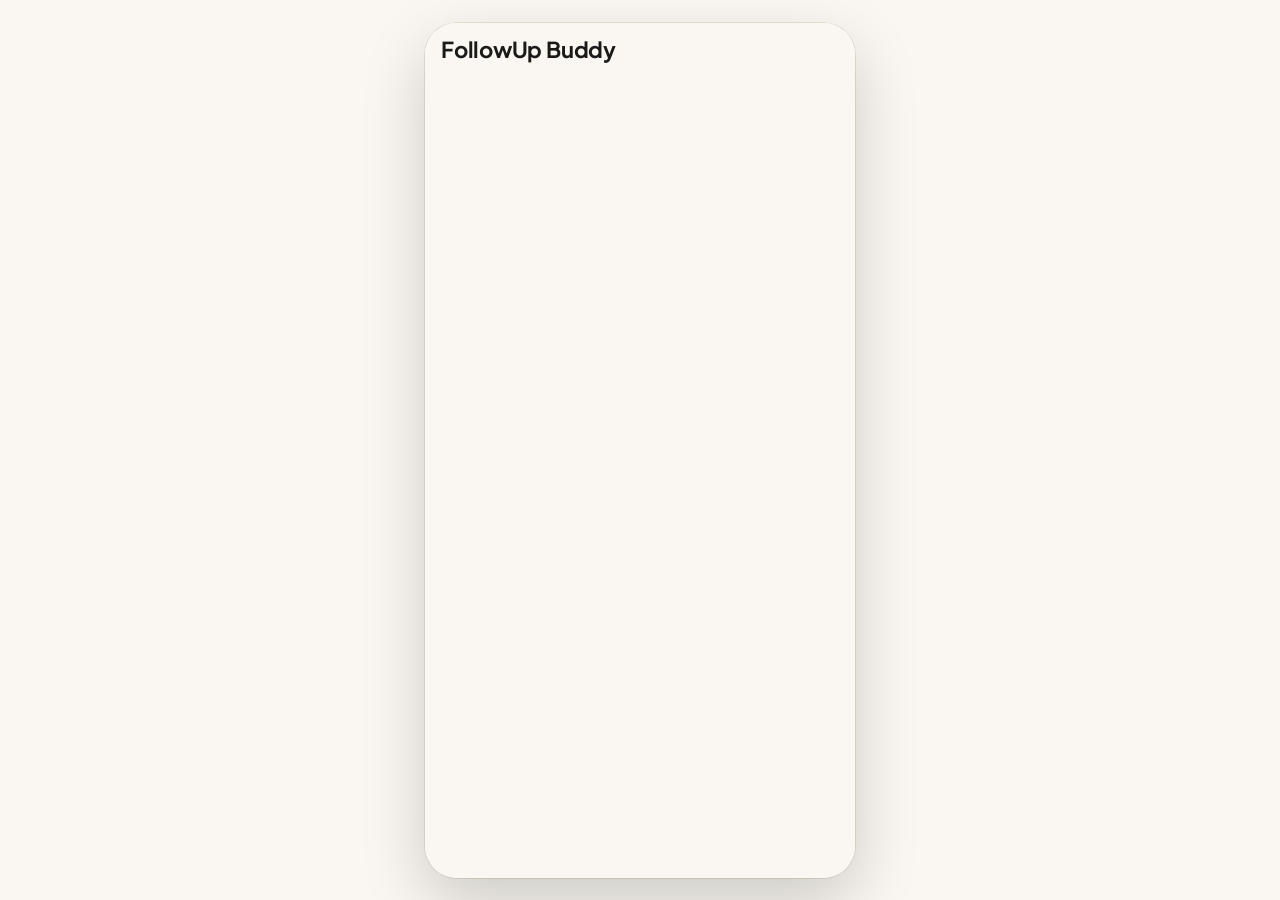
==== index.html @ d23b1b18 "followup: P0 scaffold, self-hosted Plus Jakarta Sans & JetBrains Mono, i18n, seed, store Tests: 10/1" ====
<!DOCTYPE html>
<html lang="en">
<head>
  <meta charset="UTF-8">
  <meta name="viewport" content="width=device-width, initial-scale=1.0, maximum-scale=5.0">
  <meta name="theme-color" content="#0F6E5C">
  <meta name="description" content="FollowUp Buddy — Offline-first micro-CRM for WhatsApp & Instagram sellers. See whom to follow up with today.">
  <title>FollowUp Buddy — Daily Lead Follow-ups</title>
  <link rel="manifest" href="./manifest.webmanifest">
  <link rel="icon" type="image/png" sizes="192x192" href="./icons/icon-192.png">
  <link rel="apple-touch-icon" href="./icons/icon-192.png">
  <link rel="stylesheet" href="./styles.css">
</head>
<body>
  <main id="app" aria-live="polite"></main>
  <script type="module" src="./app.js"></script>
</body>
</html>
---- styles.css ----
/* FollowUp Buddy — Design tokens & base styles from design/app.css */

@import url('./fonts/fonts.css');

:root {
  --fub-emerald:         #0F6E5C;
  --fub-emerald-deep:    #0B5446;
  --fub-emerald-soft:    #D7EAE4;
  --fub-emerald-tint:    #EEF6F3;

  --fub-marigold:        #F5A623;
  --fub-marigold-soft:   #FFE9C2;
  --fub-terracotta:      #D85A4A;
  --fub-terracotta-soft: #FBE0DC;
  --fub-cobalt:          #2C5FBF;
  --fub-cobalt-soft:     #DCE6F7;

  --fub-wa:              #1FA855;
  --fub-ig:              #C13584;

  --fub-bg:              #FAF7F2;
  --fub-card:            #FFFFFF;
  --fub-card-2:          #F4F0E8;
  --fub-line:            #E8E2D5;
  --fub-line-soft:       #F1ECE1;

  --fub-ink:             #1A1A19;
  --fub-ink-2:           #4A4A47;
  --fub-ink-3:           #7A776F;
  --fub-ink-4:           #A8A399;

  --fub-r-xs: 6px;
  --fub-r-sm: 10px;
  --fub-r-md: 14px;
  --fub-r-lg: 20px;
  --fub-r-pill: 999px;

  --fub-shadow-card: 0 1px 0 rgba(0,0,0,.03), 0 4px 12px rgba(20,18,12,.06);
  --fub-shadow-pop:  0 8px 28px rgba(20,18,12,.14);

  --fub-font: 'Plus Jakarta Sans', ui-sans-serif, system-ui, -apple-system, sans-serif;
  --fub-mono: 'JetBrains Mono', ui-monospace, monospace;
}

[data-theme="dark"] {
  --fub-bg:              #0F1411;
  --fub-card:            #181E1B;
  --fub-card-2:          #232A26;
  --fub-line:            #2C3530;
  --fub-line-soft:       #232A26;
  --fub-ink:             #F2EFE7;
  --fub-ink-2:           #C4C0B5;
  --fub-ink-3:           #8C887E;
  --fub-ink-4:           #5E5A52;

  --fub-emerald-soft:    #143A33;
  --fub-emerald-tint:    #0E2622;
  --fub-marigold-soft:   #3D2C12;
  --fub-terracotta-soft: #3A1F1B;
  --fub-cobalt-soft:     #1A2540;
  --fub-shadow-card:     0 1px 0 rgba(255,255,255,.02), 0 4px 12px rgba(0,0,0,.4);
}

*, *::before, *::after {
  box-sizing: border-box;
  margin: 0;
  padding: 0;
  -webkit-tap-highlight-color: transparent;
}

html, body {
  width: 100%;
  max-width: 100vw;
  overflow-x: hidden;
  font-family: var(--fub-font);
  background: var(--fub-bg);
  color: var(--fub-ink);
  min-height: 100dvh;
  -webkit-font-smoothing: antialiased;
}

body {
  display: flex;
  justify-content: center;
  align-items: stretch;
}

#app {
  width: 100%;
  max-width: 430px;
  min-height: 100dvh;
  background: var(--fub-bg);
  display: flex;
  flex-direction: column;
  position: relative;
  overflow-x: hidden;
}

@media (min-width: 481px) {
  body {
    padding: 16px 0;
    align-items: center;
  }
  #app {
    min-height: min(892px, 95dvh);
    max-height: 95dvh;
    border-radius: 32px;
    box-shadow: 0 24px 64px rgba(0,0,0,.18), 0 0 0 1px var(--fub-line);
    overflow: hidden;
  }
}

button, input, select, textarea, a.tap-target {
  font-family: var(--fub-font);
  min-height: 44px;
}

.fub {
  flex: 1;
  display: flex;
  flex-direction: column;
  min-height: 0;
  position: relative;
  background: var(--fub-bg);
  color: var(--fub-ink);
}

.fub-bar {
  display: flex;
  align-items: center;
  gap: 10px;
  padding: 14px 16px 10px;
  background: var(--fub-bg);
  position: sticky;
  top: 0;
  z-index: 5;
}

.fub-bar h1 {
  margin: 0;
  font-size: 22px;
  font-weight: 700;
  letter-spacing: -0.01em;
  flex: 1;
  line-height: 1.1;
}

.fub-bar .sub {
  font-size: 12px;
  color: var(--fub-ink-3);
  font-weight: 500;
  letter-spacing: .02em;
  margin-top: 2px;
}

.fub-content {
  flex: 1;
  overflow-y: auto;
  overflow-x: hidden;
  padding: 0 16px 96px;
}

.fub-content.no-pad {
  padding: 0 0 32px;
}

.fub-section {
  display: flex;
  align-items: baseline;
  justify-content: space-between;
  margin: 20px 2px 10px;
}

.fub-section h2 {
  margin: 0;
  font-size: 13px;
  font-weight: 700;
  text-transform: uppercase;
  letter-spacing: 0.08em;
  color: var(--fub-ink-3);
}

.fub-section .count {
  font-size: 12px;
  font-weight: 600;
  color: var(--fub-ink-3);
  background: var(--fub-card-2);
  padding: 2px 8px;
  border-radius: 999px;
}

/* Lead Card */
.lead {
  background: var(--fub-card);
  border: 1px solid var(--fub-line);
  border-radius: var(--fub-r-md);
  padding: 14px;
  display: grid;
  grid-template-columns: 40px 1fr auto;
  gap: 12px;
  align-items: start;
  margin-bottom: 8px;
  position: relative;
  width: 100%;
  text-align: left;
  cursor: pointer;
  transition: transform .12s ease, box-shadow .12s ease;
}

.lead:active {
  transform: scale(.99);
  box-shadow: var(--fub-shadow-card);
}

.lead.priority {
  border-left: 4px solid var(--fub-marigold);
  padding-left: 11px;
}

.lead.overdue {
  background: linear-gradient(0deg, var(--fub-terracotta-soft) 0%, var(--fub-card) 100%);
}

[data-density="compact"] .lead {
  padding: 10px 12px;
  gap: 10px;
  grid-template-columns: 32px 1fr auto;
}
[data-density="compact"] .lead .lead-notes {
  display: none;
}
[data-density="compact"] .lead-name {
  font-size: 14px;
}

.avatar {
  width: 40px;
  height: 40px;
  border-radius: 50%;
  display: flex;
  align-items: center;
  justify-content: center;
  font-weight: 700;
  font-size: 15px;
  color: #fff;
  letter-spacing: -.01em;
  flex-shrink: 0;
}

[data-density="compact"] .avatar {
  width: 32px;
  height: 32px;
  font-size: 13px;
}

.lead-body {
  min-width: 0;
}

.lead-name {
  font-size: 15px;
  font-weight: 600;
  color: var(--fub-ink);
  white-space: nowrap;
  overflow: hidden;
  text-overflow: ellipsis;
  letter-spacing: -.01em;
}

.lead-meta {
  display: flex;
  gap: 6px;
  align-items: center;
  margin-top: 3px;
  font-size: 12px;
  color: var(--fub-ink-3);
  font-weight: 500;
}

.lead-notes {
  font-size: 13px;
  color: var(--fub-ink-2);
  margin-top: 6px;
  line-height: 1.35;
  display: -webkit-box;
  -webkit-line-clamp: 2;
  -webkit-box-orient: vertical;
  overflow: hidden;
}

.lead-tags {
  display: flex;
  gap: 4px;
  margin-top: 8px;
  flex-wrap: wrap;
}

.lead-right {
  display: flex;
  flex-direction: column;
  align-items: flex-end;
  gap: 6px;
}

.lead-time {
  font-size: 11px;
  font-weight: 600;
  color: var(--fub-ink-3);
  white-space: nowrap;
}

.lead.overdue .lead-time {
  color: var(--fub-terracotta);
}

.lead.priority .lead-time {
  color: var(--fub-marigold);
}

/* Chips & Pills */
.chip {
  display: inline-flex;
  align-items: center;
  gap: 4px;
  font-size: 11px;
  font-weight: 600;
  letter-spacing: .01em;
  padding: 3px 8px;
  border-radius: 999px;
  background: var(--fub-card-2);
  color: var(--fub-ink-2);
  white-space: nowrap;
}

.chip.wa { background: rgba(31,168,85,.12); color: var(--fub-wa); }
.chip.ig { background: rgba(193,53,132,.12); color: var(--fub-ig); }
.chip.tag { background: var(--fub-emerald-tint); color: var(--fub-emerald-deep); }
.chip.warn { background: var(--fub-marigold-soft); color: #8A5A04; }
.chip.over { background: var(--fub-terracotta-soft); color: #8A2C1F; }
.chip.pro { background: var(--fub-cobalt-soft); color: var(--fub-cobalt); }
.chip.lg { font-size: 12px; padding: 5px 10px; }

.statusPill {
  display: inline-flex;
  align-items: center;
  gap: 5px;
  font-size: 11px;
  font-weight: 700;
  text-transform: uppercase;
  letter-spacing: .06em;
  padding: 3px 8px;
  border-radius: 999px;
}
.statusPill::before {
  content: "";
  width: 6px;
  height: 6px;
  border-radius: 50%;
  background: currentColor;
}
.statusPill.new       { color: var(--fub-cobalt);     background: var(--fub-cobalt-soft); }
.statusPill.active    { color: var(--fub-emerald);    background: var(--fub-emerald-soft); }
.statusPill.converted { color: #2A6F3F;               background: #D6EBDD; }
.statusPill.not       { color: var(--fub-ink-3);      background: var(--fub-card-2); }
.statusPill.lost      { color: var(--fub-terracotta); background: var(--fub-terracotta-soft); }

/* Buttons */
.btn {
  font-family: inherit;
  font-weight: 600;
  font-size: 14px;
  border-radius: var(--fub-r-md);
  padding: 10px 16px;
  border: 1px solid transparent;
  cursor: pointer;
  display: inline-flex;
  align-items: center;
  justify-content: center;
  gap: 8px;
  letter-spacing: -.005em;
  text-decoration: none;
  min-height: 44px;
}
.btn.primary { background: var(--fub-emerald); color: #fff; }
.btn.ghost   { background: transparent; color: var(--fub-ink); border-color: var(--fub-line); }
.btn.danger  { background: var(--fub-terracotta-soft); color: #8A2C1F; }
.btn.warn    { background: var(--fub-marigold-soft); color: #8A5A04; }
.btn.flat    { background: var(--fub-card-2); color: var(--fub-ink); }
.btn.sm      { padding: 8px 12px; font-size: 13px; border-radius: 10px; }
.btn.block   { width: 100%; }
.btn.icon    { padding: 10px; border-radius: 999px; min-width: 44px; }

/* FAB */
.fab {
  position: absolute;
  right: 16px;
  bottom: 24px;
  width: 56px;
  height: 56px;
  border-radius: 18px;
  background: var(--fub-emerald);
  color: #fff;
  display: flex;
  align-items: center;
  justify-content: center;
  box-shadow: 0 8px 22px rgba(15,110,92,.4), 0 2px 6px rgba(0,0,0,.1);
  border: 0;
  cursor: pointer;
  z-index: 4;
}
.fab.large {
  width: auto;
  height: 52px;
  padding: 0 20px;
  gap: 8px;
  font-weight: 700;
  font-size: 14px;
  border-radius: 999px;
}

/* Bottom Tab Bar */
.fub-tabs {
  display: grid;
  grid-template-columns: repeat(4, 1fr);
  padding: 6px 8px 8px;
  background: var(--fub-card);
  border-top: 1px solid var(--fub-line);
  flex-shrink: 0;
}
.fub-tab {
  display: flex;
  flex-direction: column;
  align-items: center;
  justify-content: center;
  padding: 6px 4px;
  gap: 4px;
  font-size: 11px;
  font-weight: 600;
  color: var(--fub-ink-3);
  background: none;
  border: 0;
  cursor: pointer;
  border-radius: 12px;
  letter-spacing: .02em;
  min-height: 52px;
}
.fub-tab.active { color: var(--fub-emerald); }
.fub-tab.active .pill { background: var(--fub-emerald-soft); }
.fub-tab .pill {
  width: 56px;
  height: 28px;
  border-radius: 999px;
  display: flex;
  align-items: center;
  justify-content: center;
}

/* Today Hero Card */
.today-hero {
  background: linear-gradient(135deg, var(--fub-emerald) 0%, var(--fub-emerald-deep) 100%);
  color: #fff;
  border-radius: 18px;
  padding: 16px 18px;
  margin: 4px 0 6px;
  position: relative;
  overflow: hidden;
}
.today-hero::after {
  content: "";
  position: absolute;
  right: -30px;
  top: -30px;
  width: 140px;
  height: 140px;
  border-radius: 50%;
  background: radial-gradient(circle, rgba(245,166,35,.4) 0%, transparent 70%);
}
.today-hero .greet { font-size: 13px; opacity: .85; font-weight: 500; }
.today-hero .stat { font-size: 28px; font-weight: 800; letter-spacing: -.02em; line-height: 1.05; margin-top: 4px; }
.today-hero .stat small { font-size: 14px; font-weight: 500; opacity: .85; margin-left: 4px; }
.today-hero .row { display: flex; gap: 10px; margin-top: 12px; position: relative; z-index: 1; flex-wrap: wrap; }
.today-hero .pill {
  background: rgba(255,255,255,.16);
  padding: 6px 10px;
  border-radius: 999px;
  font-size: 12px;
  font-weight: 600;
}
.today-hero .pill.warn { background: var(--fub-marigold); color: #2a1d05; }

/* Pro Card */
.pro-card {
  background: linear-gradient(135deg, #1e3563 0%, #2C5FBF 100%);
  color: #fff;
  border-radius: 18px;
  padding: 18px;
  position: relative;
  overflow: hidden;
}
.pro-card::after {
  content: "PRO";
  position: absolute;
  right: -14px;
  top: 14px;
  font-size: 56px;
  font-weight: 800;
  letter-spacing: -.04em;
  opacity: .12;
  line-height: 1;
}
.pro-card h3 { margin: 0; font-size: 17px; font-weight: 700; letter-spacing: -.01em; }
.pro-card p { margin: 6px 0 14px; font-size: 13px; opacity: .88; line-height: 1.4; }
.pro-card .btn { background: #fff; color: #1e3563; }

/* Forms, Segmented, Chips, Sheets, Snackbar */
.field { margin-bottom: 14px; }
.field label {
  display: block;
  font-size: 12px;
  font-weight: 700;
  color: var(--fub-ink-3);
  text-transform: uppercase;
  letter-spacing: .06em;
  margin-bottom: 6px;
}
.field input, .field textarea, .field select {
  width: 100%;
  font-family: inherit;
  font-size: 15px;
  padding: 11px 14px;
  border-radius: var(--fub-r-md);
  border: 1px solid var(--fub-line);
  background: var(--fub-card);
  color: var(--fub-ink);
  outline: none;
}
.field textarea { min-height: 80px; resize: vertical; line-height: 1.4; }
.field .hint { font-size: 12px; color: var(--fub-ink-3); margin-top: 6px; }

.segmented {
  display: grid;
  grid-auto-flow: column;
  grid-auto-columns: 1fr;
  background: var(--fub-card-2);
  border-radius: 12px;
  padding: 4px;
  gap: 2px;
}
.segmented button {
  font-family: inherit;
  font-size: 13px;
  font-weight: 600;
  padding: 8px;
  border-radius: 8px;
  border: 0;
  background: transparent;
  color: var(--fub-ink-2);
  cursor: pointer;
}
.segmented button.on {
  background: var(--fub-card);
  color: var(--fub-ink);
  box-shadow: 0 1px 3px rgba(0,0,0,.08);
}

.chip-row { display: flex; gap: 8px; flex-wrap: wrap; }
.chip-pick {
  font-family: inherit;
  font-size: 13px;
  font-weight: 600;
  padding: 8px 12px;
  border-radius: 999px;
  border: 1px solid var(--fub-line);
  background: var(--fub-card);
  color: var(--fub-ink-2);
  cursor: pointer;
}
.chip-pick.on {
  background: var(--fub-emerald);
  color: #fff;
  border-color: var(--fub-emerald);
}

.scrim {
  position: fixed;
  inset: 0;
  background: rgba(20,18,12,.45);
  z-index: 40;
}
.sheet {
  position: fixed;
  left: 50%;
  transform: translateX(-50%);
  width: 100%;
  max-width: 430px;
  bottom: 0;
  z-index: 41;
  background: var(--fub-card);
  border-radius: 22px 22px 0 0;
  padding: 8px 16px 20px;
  box-shadow: 0 -12px 30px rgba(0,0,0,.18);
  max-height: 88dvh;
  overflow-y: auto;
}
.sheet .grab {
  width: 36px;
  height: 4px;
  border-radius: 999px;
  background: var(--fub-line);
  margin: 4px auto 12px;
}

.snack {
  position: fixed;
  left: 50%;
  bottom: 88px;
  transform: translateX(-50%);
  background: var(--fub-ink);
  color: var(--fub-bg);
  padding: 10px 16px;
  border-radius: 999px;
  font-size: 13px;
  font-weight: 600;
  display: flex;
  align-items: center;
  gap: 10px;
  z-index: 50;
  box-shadow: var(--fub-shadow-pop);
  white-space: nowrap;
}

/* Lead Detail & Timeline */
.detail-header {
  background: var(--fub-card);
  padding: 18px 16px;
  border-bottom: 1px solid var(--fub-line);
}
.detail-header .av {
  width: 64px;
  height: 64px;
  border-radius: 50%;
  display: flex;
  align-items: center;
  justify-content: center;
  font-weight: 700;
  font-size: 24px;
  color: #fff;
  flex-shrink: 0;
}
.quick-actions {
  display: grid;
  grid-template-columns: repeat(4, 1fr);
  gap: 6px;
  margin: 16px 0 4px;
}
.qa {
  background: var(--fub-card);
  border: 1px solid var(--fub-line);
  border-radius: 14px;
  padding: 10px 6px;
  display: flex;
  flex-direction: column;
  align-items: center;
  gap: 6px;
  font-size: 11px;
  font-weight: 600;
  color: var(--fub-ink-2);
  cursor: pointer;
  text-decoration: none;
}
.qa .ico {
  width: 32px;
  height: 32px;
  border-radius: 10px;
  background: var(--fub-emerald-soft);
  color: var(--fub-emerald);
  display: flex;
  align-items: center;
  justify-content: center;
  font-size: 16px;
}
.qa.wa .ico { background: rgba(31,168,85,.12); color: var(--fub-wa); }
.qa.ig .ico { background: rgba(193,53,132,.12); color: var(--fub-ig); }
.qa.copy .ico { background: var(--fub-marigold-soft); color: #8A5A04; }

.timeline { padding: 6px 0; }
.timeline .row {
  display: grid;
  grid-template-columns: 18px 1fr;
  gap: 12px;
  padding: 10px 0;
  position: relative;
}
.timeline .row::before {
  content: "";
  position: absolute;
  left: 8px;
  top: 0;
  bottom: 0;
  width: 2px;
  background: var(--fub-line);
}
.timeline .row:first-child::before { top: 14px; }
.timeline .row:last-child::before { bottom: calc(100% - 14px); }
.timeline .dot {
  width: 18px;
  height: 18px;
  border-radius: 50%;
  background: var(--fub-card);
  border: 2px solid var(--fub-emerald);
  z-index: 1;
  margin-top: 2px;
}
.timeline .dot.muted { border-color: var(--fub-ink-4); }
.timeline .when {
  font-size: 11px;
  font-weight: 600;
  color: var(--fub-ink-3);
  text-transform: uppercase;
  letter-spacing: .06em;
}
.timeline .what {
  font-size: 14px;
  color: var(--fub-ink);
  margin-top: 2px;
  line-height: 1.35;
}

/* Search & Filters */
.search {
  display: flex;
  align-items: center;
  gap: 10px;
  background: var(--fub-card);
  border: 1px solid var(--fub-line);
  border-radius: 14px;
  padding: 4px 14px;
  margin: 4px 0 12px;
}
.search input {
  flex: 1;
  border: 0;
  background: transparent;
  outline: none;
  font-family: inherit;
  font-size: 14px;
  color: var(--fub-ink);
}
.filters {
  display: flex;
  gap: 8px;
  overflow-x: auto;
  padding-bottom: 8px;
  margin: 0 -2px 8px;
}
.filters::-webkit-scrollbar { display: none; }
.filter {
  flex-shrink: 0;
  padding: 7px 12px;
  border-radius: 999px;
  border: 1px solid var(--fub-line);
  background: var(--fub-card);
  font-size: 13px;
  font-weight: 600;
  color: var(--fub-ink-2);
  display: flex;
  align-items: center;
  gap: 5px;
  cursor: pointer;
}
.filter.on {
  background: var(--fub-ink);
  color: var(--fub-bg);
  border-color: var(--fub-ink);
}

/* Settings */
.settings-group {
  margin-bottom: 18px;
  border-radius: 14px;
  overflow: hidden;
  box-shadow: var(--fub-shadow-card);
}
.setting {
  display: flex;
  align-items: center;
  gap: 14px;
  padding: 14px 16px;
  background: var(--fub-card);
  border-bottom: 1px solid var(--fub-line-soft);
  width: 100%;
  text-align: left;
  border-left: 0;
  border-right: 0;
  border-top: 0;
}
.setting:last-child { border-bottom: 0; }
.setting .ico {
  width: 36px;
  height: 36px;
  border-radius: 10px;
  background: var(--fub-emerald-soft);
  color: var(--fub-emerald);
  display: flex;
  align-items: center;
  justify-content: center;
  flex-shrink: 0;
}
.setting .ico.warn { background: var(--fub-marigold-soft); color: #8A5A04; }
.setting .ico.cobalt { background: var(--fub-cobalt-soft); color: var(--fub-cobalt); }
.setting .text { flex: 1; min-width: 0; }
.setting .text .t { font-size: 15px; font-weight: 600; color: var(--fub-ink); }
.setting .text .s { font-size: 12px; color: var(--fub-ink-3); margin-top: 2px; }

.tog {
  width: 44px;
  height: 26px;
  border-radius: 999px;
  background: var(--fub-line);
  position: relative;
  cursor: pointer;
  border: 0;
  min-height: 26px;
}
.tog::after {
  content: "";
  position: absolute;
  top: 3px;
  left: 3px;
  width: 20px;
  height: 20px;
  border-radius: 50%;
  background: #fff;
  box-shadow: 0 1px 3px rgba(0,0,0,.2);
  transition: left .15s;
}
.tog.on { background: var(--fub-emerald); }
.tog.on::after { left: 21px; }

/* Onboarding */
.onb {
  flex: 1;
  display: flex;
  flex-direction: column;
  padding: 16px;
  background: var(--fub-card);
}
.onb-art {
  flex: 1;
  border-radius: 24px;
  padding: 24px;
  display: flex;
  align-items: center;
  justify-content: center;
  position: relative;
  overflow: hidden;
  min-height: 220px;
}
.onb-art.a { background: linear-gradient(160deg, var(--fub-emerald-soft) 0%, var(--fub-marigold-soft) 100%); }
.onb-art.b { background: linear-gradient(160deg, #DCE6F7 0%, var(--fub-emerald-soft) 100%); }
.onb-art.c { background: linear-gradient(160deg, var(--fub-marigold-soft) 0%, #FBE0DC 100%); }
.onb h2 { font-size: 24px; font-weight: 800; letter-spacing: -.02em; margin: 20px 0 8px; line-height: 1.15; }
.onb p { font-size: 14.5px; color: var(--fub-ink-2); margin: 0; line-height: 1.45; }
.onb-dots { display: flex; justify-content: center; gap: 6px; margin: 18px 0; }
.onb-dots span { width: 6px; height: 6px; border-radius: 50%; background: var(--fub-line); }
.onb-dots span.on { width: 18px; background: var(--fub-emerald); border-radius: 999px; }

.empty {
  text-align: center;
  padding: 40px 24px;
  color: var(--fub-ink-3);
  font-size: 14px;
}
.empty h3 {
  color: var(--fub-ink);
  font-size: 17px;
  font-weight: 700;
  margin: 14px 0 6px;
}
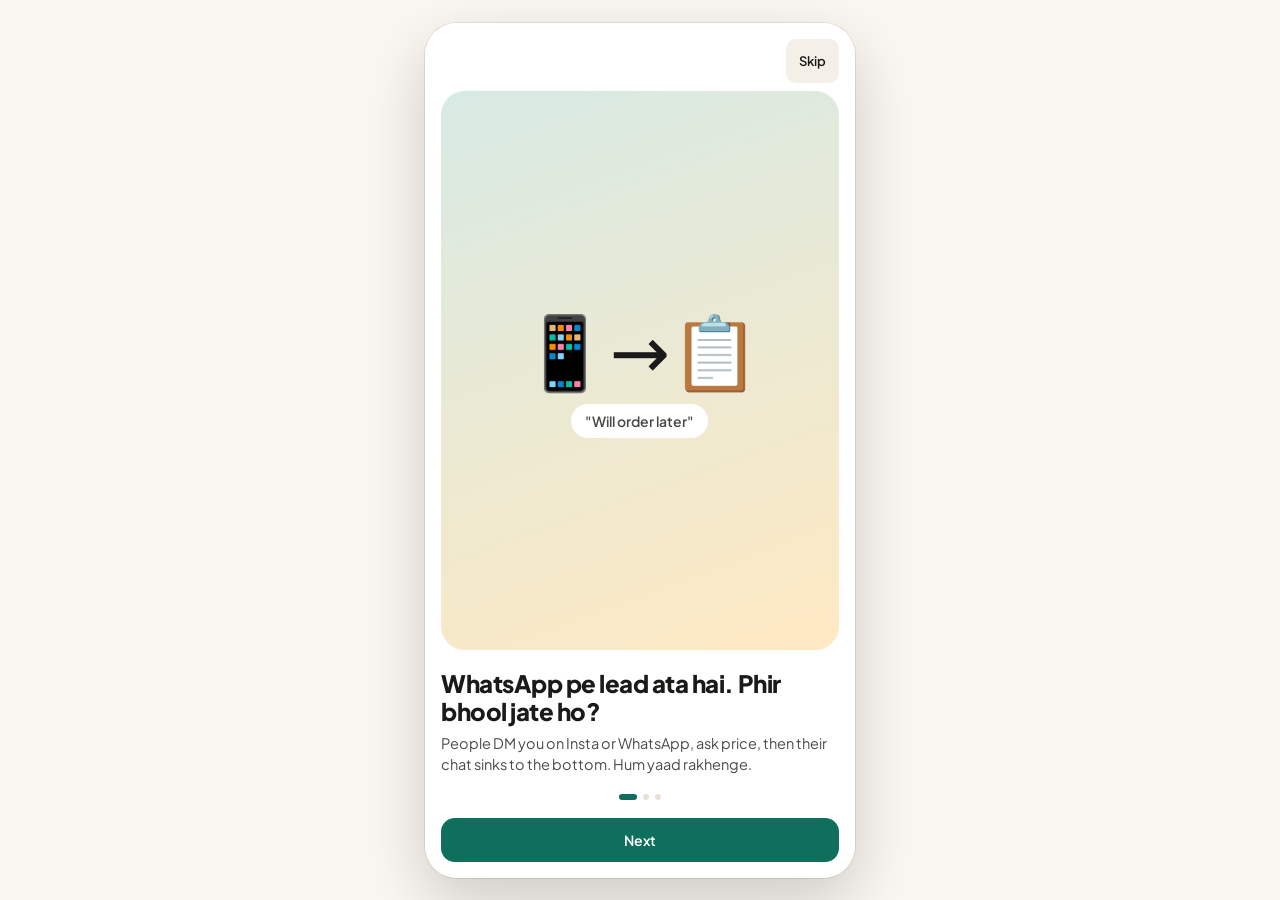
==== commit cab457e0: "kilat + followup-buddy: pre-launch review fixes, Play Billing (kilat_pro one-time; fub_pro monthly/y" ====
--- a/index.html
+++ b/index.html
@@ -12,7 +12,7 @@
   <link rel="stylesheet" href="./styles.css">
 </head>
 <body>
-  <main id="app" aria-live="polite"></main>
+  <main id="app"></main>
   <script type="module" src="./app.js"></script>
 </body>
 </html>
--- a/styles.css
+++ b/styles.css
@@ -668,6 +668,7 @@
   cursor: pointer;
   text-decoration: none;
 }
+.qa[disabled] { opacity: .4; cursor: not-allowed; }
 .qa .ico {
   width: 32px;
   height: 32px;
@@ -834,6 +835,12 @@
   box-shadow: 0 1px 3px rgba(0,0,0,.2);
   transition: left .15s;
 }
+.tog::before {
+  /* 44px tap target around the 26px visual track */
+  content: "";
+  position: absolute;
+  inset: -9px -4px;
+}
 .tog.on { background: var(--fub-emerald); }
 .tog.on::after { left: 21px; }
 
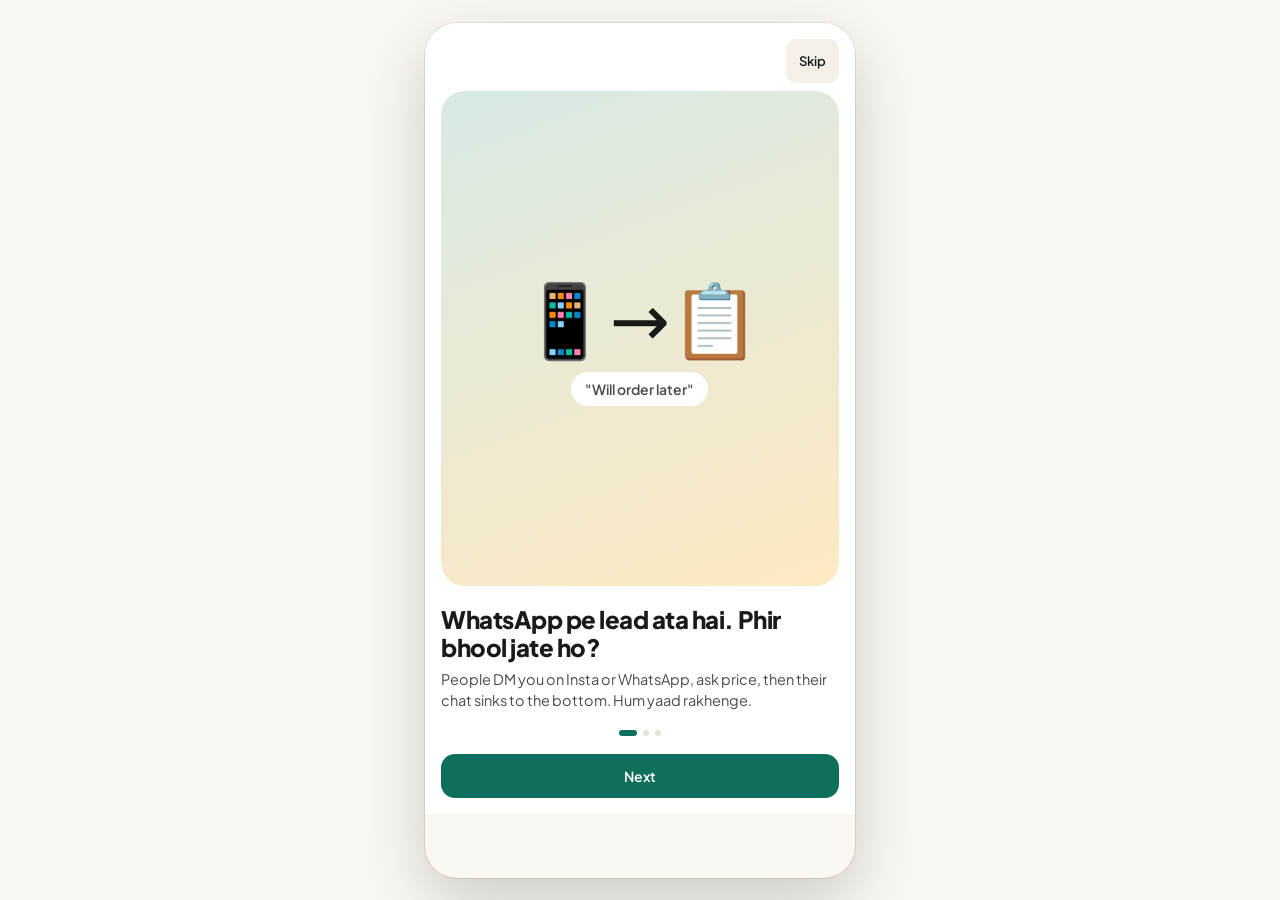
==== commit a7fc3e67: "FollowUp Buddy is now Kal Pakka: name, bubble icon, share lines, store copy Renamed 2026-11-04. User" ====
--- a/index.html
+++ b/index.html
@@ -4,8 +4,8 @@
   <meta charset="UTF-8">
   <meta name="viewport" content="width=device-width, initial-scale=1.0, maximum-scale=5.0">
   <meta name="theme-color" content="#0F6E5C">
-  <meta name="description" content="FollowUp Buddy — Offline-first micro-CRM for WhatsApp & Instagram sellers. See whom to follow up with today.">
-  <title>FollowUp Buddy — Daily Lead Follow-ups</title>
+  <meta name="description" content="Kal Pakka — Offline-first micro-CRM for WhatsApp & Instagram sellers. See whom to follow up with today.">
+  <title>Kal Pakka — Daily Lead Follow-ups</title>
   <link rel="manifest" href="./manifest.webmanifest">
   <link rel="icon" type="image/png" sizes="192x192" href="./icons/icon-192.png">
   <link rel="apple-touch-icon" href="./icons/icon-192.png">
--- a/styles.css
+++ b/styles.css
@@ -1,4 +1,4 @@
-/* FollowUp Buddy — Design tokens & base styles from design/app.css */
+/* Kal Pakka — Design tokens & base styles from design/app.css */
 
 @import url('./fonts/fonts.css');
 
@@ -884,3 +884,209 @@
   font-weight: 700;
   margin: 14px 0 6px;
 }
+
+/* v2: hour pickers in Settings (quiet hours) */
+.hour-select {
+  min-height: 36px;
+  height: 36px;
+  border-radius: 8px;
+  border: 1px solid var(--fub-line);
+  background: var(--fub-card-2);
+  color: var(--fub-ink);
+  font-size: 12px;
+  font-weight: 600;
+  padding: 0 4px;
+}
+
+/* v2: pipeline swimlanes (scroll inside the container; page never scrolls sideways) */
+.pipeline {
+  display: flex;
+  gap: 10px;
+  overflow-x: auto;
+  overflow-y: hidden;
+  padding: 2px 0 10px;
+  margin: 0 -16px;
+  padding-left: 16px;
+  padding-right: 16px;
+  scroll-snap-type: x proximity;
+  -webkit-overflow-scrolling: touch;
+}
+.pipeline::-webkit-scrollbar { height: 4px; }
+.pipeline::-webkit-scrollbar-thumb { background: var(--fub-line); border-radius: 999px; }
+.lane {
+  flex: 0 0 236px;
+  width: 236px;
+  max-height: calc(100dvh - 260px);
+  overflow-y: auto;
+  background: var(--fub-card-2);
+  border-radius: 14px;
+  padding: 8px;
+  scroll-snap-align: start;
+}
+.lane-head {
+  display: flex;
+  justify-content: space-between;
+  align-items: center;
+  font-size: 12px;
+  font-weight: 800;
+  text-transform: uppercase;
+  letter-spacing: .06em;
+  color: var(--fub-ink-2);
+  padding: 4px 6px 8px;
+  position: sticky;
+  top: 0;
+  background: var(--fub-card-2);
+  z-index: 1;
+}
+.lane-head .count {
+  background: var(--fub-card);
+  color: var(--fub-ink-3);
+  border-radius: 999px;
+  padding: 1px 8px;
+  font-size: 11px;
+}
+.lane-new .lane-head { color: var(--fub-cobalt); }
+.lane-contacted .lane-head { color: var(--fub-emerald); }
+.lane-interested .lane-head { color: #8A5A04; }
+.lane-ordered .lane-head { color: #2A6F3F; }
+.lane-lost .lane-head { color: var(--fub-terracotta); }
+.lane-card.lead {
+  display: block;
+  width: 100%;
+  margin: 0 0 8px;
+  padding: 10px;
+  min-height: 44px;
+  text-align: left;
+}
+.lane-empty {
+  font-size: 12px;
+  color: var(--fub-ink-4);
+  text-align: center;
+  padding: 18px 6px;
+}
+.statusPill.stage-new        { color: var(--fub-cobalt);     background: var(--fub-cobalt-soft); }
+.statusPill.stage-contacted  { color: var(--fub-emerald);    background: var(--fub-emerald-soft); }
+.statusPill.stage-interested { color: #8A5A04;               background: var(--fub-marigold-soft); }
+.statusPill.stage-ordered    { color: #2A6F3F;               background: #D6EBDD; }
+.statusPill.stage-lost       { color: var(--fub-terracotta); background: var(--fub-terracotta-soft); }
+
+/* v2: stats screen */
+.stat-grid {
+  display: grid;
+  grid-template-columns: 1fr 1fr;
+  gap: 10px;
+  margin-bottom: 6px;
+}
+.stat-card {
+  background: var(--fub-card);
+  border: 1px solid var(--fub-line);
+  border-radius: 14px;
+  padding: 12px;
+  min-width: 0;
+}
+.stat-card.hero {
+  grid-column: 1 / -1;
+  background: var(--fub-emerald);
+  color: #fff;
+  border-color: var(--fub-emerald);
+}
+.stat-card .k { font-size: 12px; font-weight: 600; opacity: .8; }
+.stat-card .v { font-size: 24px; font-weight: 800; letter-spacing: -.02em; margin-top: 4px; overflow-wrap: anywhere; }
+.stat-card.hero .v { font-size: 30px; }
+.stat-card .s { font-size: 12px; opacity: .75; margin-top: 2px; }
+.stat-row { margin: 0 2px 10px; }
+.stat-row-head {
+  display: flex;
+  justify-content: space-between;
+  align-items: center;
+  gap: 8px;
+  font-size: 12px;
+  color: var(--fub-ink-2);
+  font-weight: 600;
+  margin-bottom: 4px;
+}
+.stat-row .bar {
+  height: 8px;
+  border-radius: 999px;
+  background: var(--fub-card-2);
+  overflow: hidden;
+}
+.stat-row .bar span {
+  display: block;
+  height: 100%;
+  background: var(--fub-emerald);
+  border-radius: 999px;
+}
+.stat-empty { font-size: 13px; color: var(--fub-ink-3); padding: 8px 4px 12px; }
+
+/* v2: message templates */
+.tpl-card {
+  background: var(--fub-card);
+  border: 1px solid var(--fub-line);
+  border-radius: 14px;
+  padding: 12px;
+  margin-bottom: 10px;
+}
+
+/* v3: catalogue */
+.prd-card {
+  display: flex;
+  align-items: center;
+  gap: 12px;
+  width: 100%;
+  background: var(--fub-card);
+  border: 1px solid var(--fub-line);
+  border-radius: 14px;
+  padding: 10px;
+  margin-bottom: 10px;
+  min-height: 44px;
+}
+.prd-thumb {
+  width: 56px;
+  height: 56px;
+  flex-shrink: 0;
+  border-radius: 12px;
+  background: var(--fub-card-2) center / cover no-repeat;
+}
+.prd-thumb.empty {
+  display: flex;
+  align-items: center;
+  justify-content: center;
+  font-size: 24px;
+}
+
+/* v3: team of two */
+.lead-by { font-size: 11px; color: var(--fub-ink-3); margin-top: 3px; font-weight: 600; }
+
+/* v3: festival reactivation card */
+.reactivate-card {
+  background: linear-gradient(135deg, #B9462D, #F5A623);
+  color: #fff;
+  border-radius: 14px;
+  padding: 12px 14px;
+  margin-bottom: 10px;
+}
+
+/* Tab bar pinned on every screen (long screens like Settings used to push it off-screen). */
+.fub-tabs {
+  position: fixed;
+  bottom: 0;
+  left: 50%;
+  transform: translateX(-50%);
+  width: 100%;
+  max-width: 430px;
+  z-index: 30;
+  padding-bottom: calc(8px + env(safe-area-inset-bottom, 0px));
+}
+#app {
+  padding-bottom: calc(64px + env(safe-area-inset-bottom, 0px));
+}
+.snack {
+  bottom: calc(80px + env(safe-area-inset-bottom, 0px));
+}
+.fab {
+  position: fixed;
+  bottom: calc(84px + env(safe-area-inset-bottom, 0px));
+  right: max(16px, calc(50% - 215px + 16px));
+  z-index: 31;
+}
